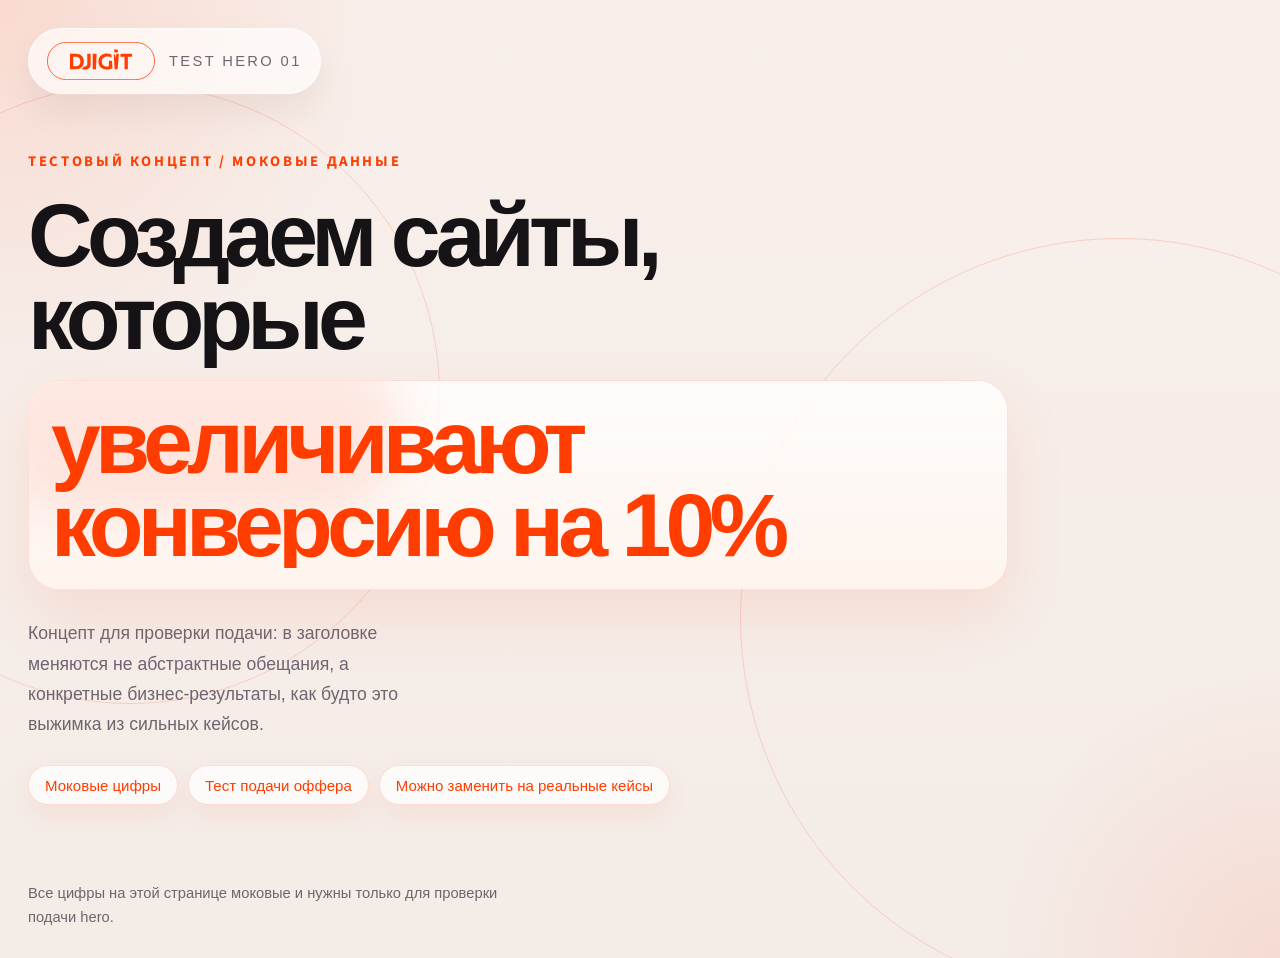
==== testhero1/index.html @ 42f1d7be "Add animated test hero concept" ====
<!doctype html>
<html lang="ru">
  <head>
    <meta charset="utf-8" />
    <meta name="viewport" content="width=device-width, initial-scale=1" />
    <title>Djigit Test Hero 01</title>
    <meta
      name="description"
      content="Тестовый hero-блок Djigit с анимируемой сменой результативных формулировок."
    />
    <link rel="icon" type="image/svg+xml" href="../assets/djigit-logo.svg" />
    <link rel="preconnect" href="https://fonts.googleapis.com" />
    <link rel="preconnect" href="https://fonts.gstatic.com" crossorigin />
    <link
      href="https://fonts.googleapis.com/css2?family=Source+Sans+Pro:wght@600;700&display=swap"
      rel="stylesheet"
    />
    <link rel="stylesheet" href="./styles.css" />
  </head>
  <body>
    <main class="hero-lab">
      <section class="hero-test">
        <div class="hero-test__background hero-test__background--left"></div>
        <div class="hero-test__background hero-test__background--right"></div>

        <div class="hero-test__shell">
          <a class="hero-test__brand" href="/">
            <img src="../assets/djigit-logo.svg" alt="Djigit" />
            <span>test hero 01</span>
          </a>

          <div class="hero-test__grid">
            <div class="hero-test__copy">
              <p class="hero-test__eyebrow">ТЕСТОВЫЙ КОНЦЕПТ / МОКОВЫЕ ДАННЫЕ</p>
              <h1 class="hero-test__title">
                <span class="hero-test__title-static">Создаем сайты, которые</span>
                <span class="hero-test__rotator-shell">
                  <span class="hero-test__rotator" aria-live="polite">
                    <span class="hero-test__rotator-track" data-rotator-track>
                      <span class="hero-test__rotator-item is-active">
                        увеличивают конверсию на 10%
                      </span>
                    </span>
                  </span>
                </span>
              </h1>

              <p class="hero-test__text">
                Концепт для проверки подачи: в заголовке меняются не абстрактные
                обещания, а конкретные бизнес-результаты, как будто это выжимка из
                сильных кейсов.
              </p>

              <div class="hero-test__chips">
                <span>Моковые цифры</span>
                <span>Тест подачи оффера</span>
                <span>Можно заменить на реальные кейсы</span>
              </div>
            </div>
          </div>

          <p class="hero-test__note">
            Все цифры на этой странице моковые и нужны только для проверки подачи hero.
          </p>
        </div>
      </section>
    </main>

    <script src="./script.js"></script>
  </body>
</html>
---- testhero1/styles.css ----
@font-face {
  font-family: "Museo Sans Cyr";
  src: url("https://static.tildacdn.com/tild3432-3334-4438-b162-316462326632/MuseoSansCyrl100.woff")
    format("woff");
  font-style: normal;
  font-weight: 300;
}

@font-face {
  font-family: "Museo Sans Cyr";
  src: url("https://static.tildacdn.com/tild3161-3862-4232-a465-363266343931/MuseoSansCyrl300.woff")
    format("woff");
  font-style: normal;
  font-weight: 400;
}

@font-face {
  font-family: "Museo Sans Cyr";
  src: url("https://static.tildacdn.com/tild3066-6432-4738-b135-393164343839/MuseoSansCyrl700.woff")
    format("woff");
  font-style: normal;
  font-weight: 600;
}

:root {
  --bg: #f6eee9;
  --surface: rgba(255, 255, 255, 0.8);
  --surface-strong: rgba(255, 255, 255, 0.95);
  --line: rgba(255, 108, 68, 0.18);
  --text: #151316;
  --muted: #6f6570;
  --accent: #ff5a36;
  --accent-strong: #ff3d00;
  --accent-soft: rgba(255, 90, 54, 0.12);
  --shadow: 0 28px 80px rgba(48, 26, 12, 0.14);
  --radius-xl: 36px;
  --radius-lg: 28px;
  --radius-md: 20px;
}

*,
*::before,
*::after {
  box-sizing: border-box;
}

html {
  scroll-behavior: smooth;
}

body {
  margin: 0;
  min-width: 320px;
  color: var(--text);
  font-family: "Museo Sans Cyr", Arial, sans-serif;
  background:
    radial-gradient(circle at top left, rgba(255, 90, 54, 0.14), transparent 24%),
    radial-gradient(circle at bottom right, rgba(255, 90, 54, 0.12), transparent 18%),
    linear-gradient(180deg, #f8efea 0%, #f4ece7 100%);
}

img {
  display: block;
  max-width: 100%;
}

a {
  color: inherit;
  text-decoration: none;
}

.hero-lab {
  min-height: 100svh;
}

.hero-test {
  position: relative;
  min-height: 100svh;
  padding: 28px;
  overflow: clip;
}

.hero-test__background {
  position: absolute;
  border: 1px solid rgba(255, 90, 54, 0.22);
  border-radius: 999px;
  pointer-events: none;
}

.hero-test__background--left {
  top: 84px;
  left: -180px;
  width: 620px;
  height: 620px;
}

.hero-test__background--right {
  right: -220px;
  bottom: -40px;
  width: 760px;
  height: 760px;
}

.hero-test__shell {
  position: relative;
  z-index: 1;
  width: min(1280px, 100%);
  margin: 0 auto;
}

.hero-test__brand {
  display: inline-flex;
  align-items: center;
  gap: 14px;
  min-height: 66px;
  padding: 12px 18px;
  border: 1px solid rgba(255, 255, 255, 0.7);
  border-radius: 999px;
  background: rgba(255, 255, 255, 0.66);
  backdrop-filter: blur(18px);
  box-shadow: 0 18px 34px rgba(31, 19, 14, 0.06);
}

.hero-test__brand img {
  width: 108px;
}

.hero-test__brand span {
  color: var(--muted);
  font-size: 0.92rem;
  letter-spacing: 0.16em;
  text-transform: uppercase;
}

.hero-test__grid {
  display: flex;
  align-items: center;
  min-height: calc(100svh - 132px);
}

.hero-test__copy {
  max-width: 980px;
}

.hero-test__eyebrow {
  margin: 0 0 22px;
  color: var(--accent-strong);
  font-family: "Source Sans Pro", "Museo Sans Cyr", sans-serif;
  font-size: 0.92rem;
  font-weight: 700;
  letter-spacing: 0.18em;
  text-transform: uppercase;
}

.hero-test__title {
  display: grid;
  gap: 20px;
  margin: 0;
  font-size: clamp(3.2rem, 7vw, 7rem);
  line-height: 0.93;
  letter-spacing: -0.065em;
}

.hero-test__title-static {
  display: block;
}

.hero-test__rotator {
  position: relative;
  display: block;
  min-height: 1.18em;
  overflow: hidden;
}

.hero-test__rotator-shell {
  position: relative;
  display: block;
  width: min(100%, 980px);
  padding: 0.22em 0.24em 0.24em;
  border: 1px solid rgba(255, 90, 54, 0.16);
  border-radius: 0.34em;
  background:
    linear-gradient(180deg, rgba(255, 255, 255, 0.82), rgba(255, 244, 238, 0.92));
  box-shadow:
    0 26px 60px rgba(255, 90, 54, 0.12),
    inset 0 1px 0 rgba(255, 255, 255, 0.72);
  overflow: hidden;
}

.hero-test__rotator-shell::before {
  content: "";
  position: absolute;
  inset: -18% auto auto -4%;
  width: 42%;
  height: 82%;
  border-radius: 999px;
  background: rgba(255, 90, 54, 0.12);
  filter: blur(22px);
  pointer-events: none;
}

.hero-test__rotator-track {
  position: relative;
  display: block;
  min-height: 1.18em;
}

.hero-test__rotator-item {
  position: absolute;
  inset: 0;
  display: block;
  width: 100%;
  color: var(--accent-strong);
  opacity: 0;
  transform: translateY(115%);
  will-change: transform, opacity;
}

.hero-test__rotator-item--measure {
  position: relative;
  visibility: hidden;
  opacity: 0;
  transform: none;
  pointer-events: none;
}

.hero-test__rotator-item.is-active {
  opacity: 1;
  transform: translateY(0);
  transition:
    transform 640ms cubic-bezier(0.2, 0.82, 0.2, 1),
    opacity 420ms ease;
}

.hero-test__rotator-item.is-entering {
  opacity: 1;
  transform: translateY(115%);
}

.hero-test__rotator-item.is-leaving {
  opacity: 0;
  transform: translateY(-115%);
  transition:
    transform 640ms cubic-bezier(0.2, 0.82, 0.2, 1),
    opacity 360ms ease;
}

.hero-test__text {
  max-width: 42ch;
  margin: 28px 0 0;
  color: var(--muted);
  font-size: 1.1rem;
  line-height: 1.72;
}

.hero-test__chips {
  display: flex;
  flex-wrap: wrap;
  gap: 10px;
  margin-top: 26px;
}

.hero-test__chips span {
  display: inline-flex;
  align-items: center;
  min-height: 40px;
  padding: 0 16px;
  border: 1px solid rgba(255, 90, 54, 0.18);
  border-radius: 999px;
  color: var(--accent-strong);
  background: rgba(255, 255, 255, 0.74);
  box-shadow: 0 12px 24px rgba(255, 90, 54, 0.08);
  font-size: 0.94rem;
}

.hero-test__note {
  max-width: 520px;
  margin: 20px 0 0;
  color: var(--muted);
  font-size: 0.92rem;
  line-height: 1.62;
}

@media (prefers-reduced-motion: reduce) {
  html {
    scroll-behavior: auto;
  }

  .hero-test__rotator-item,
  .hero-test__rotator-item.is-active,
  .hero-test__rotator-item.is-leaving {
    transition: none;
  }
}

@media (max-width: 980px) {
  .hero-test {
    padding: 20px;
  }

  .hero-test__grid {
    display: block;
    min-height: auto;
    padding-top: 40px;
  }
}

@media (max-width: 640px) {
  .hero-test {
    padding: 16px;
  }

  .hero-test__brand {
    width: 100%;
    justify-content: space-between;
  }

  .hero-test__brand img {
    width: 98px;
  }

  .hero-test__brand span {
    font-size: 0.8rem;
    letter-spacing: 0.14em;
  }

  .hero-test__title {
    gap: 12px;
    font-size: clamp(2.6rem, 12vw, 4.6rem);
  }

  .hero-test__rotator-shell {
    padding: 0.18em 0.18em 0.2em;
    border-radius: 0.28em;
  }

  .hero-test__text {
    font-size: 1rem;
  }
}
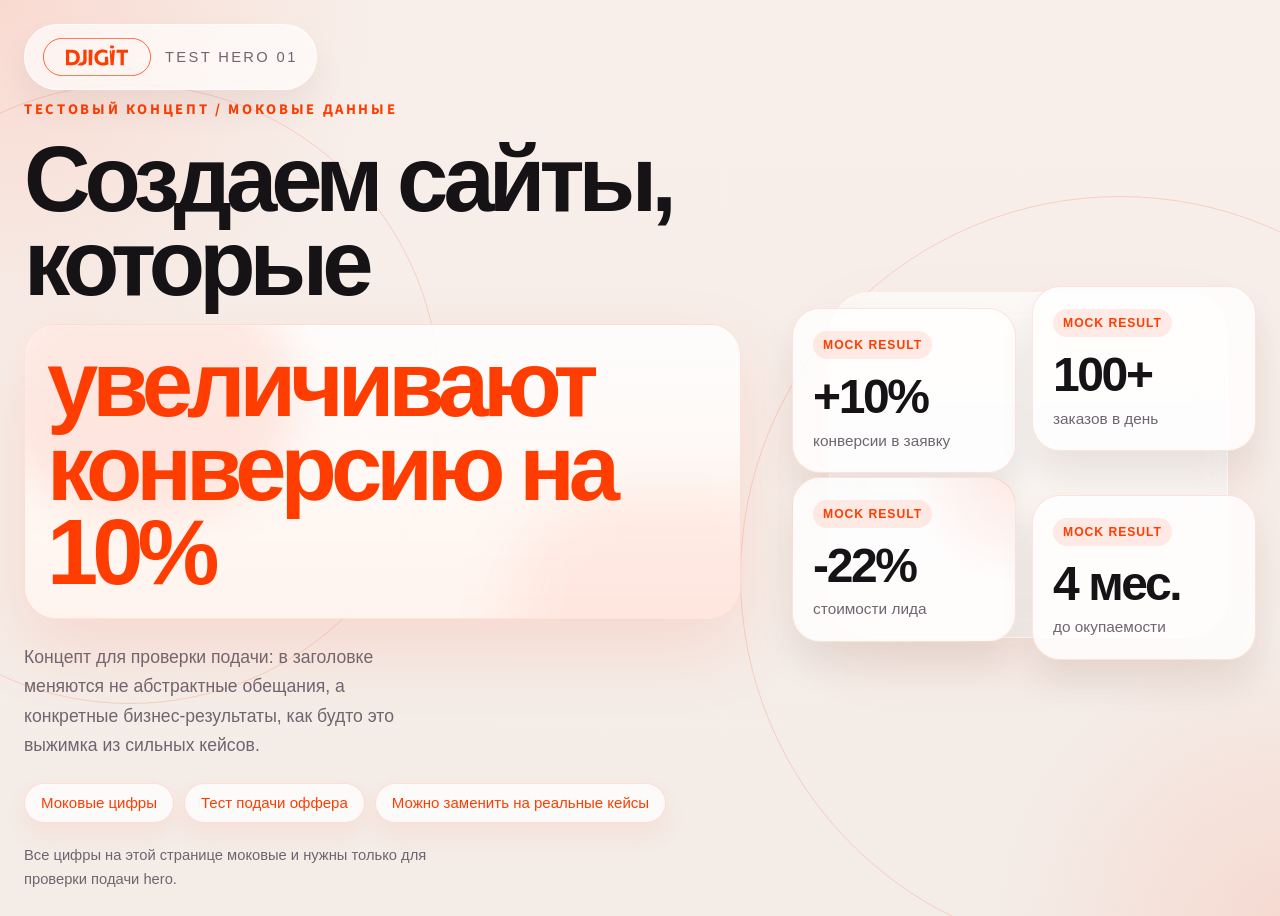
==== commit ae98696a: "Refine test hero layout" ====
--- a/testhero1/index.html
+++ b/testhero1/index.html
@@ -8,14 +8,14 @@
       name="description"
       content="Тестовый hero-блок Djigit с анимируемой сменой результативных формулировок."
     />
-    <link rel="icon" type="image/svg+xml" href="../assets/djigit-logo.svg" />
+    <link rel="icon" type="image/svg+xml" href="/assets/djigit-logo.svg" />
     <link rel="preconnect" href="https://fonts.googleapis.com" />
     <link rel="preconnect" href="https://fonts.gstatic.com" crossorigin />
     <link
       href="https://fonts.googleapis.com/css2?family=Source+Sans+Pro:wght@600;700&display=swap"
       rel="stylesheet"
     />
-    <link rel="stylesheet" href="./styles.css" />
+    <link rel="stylesheet" href="/testhero1/styles.css" />
   </head>
   <body>
     <main class="hero-lab">
@@ -25,7 +25,7 @@
 
         <div class="hero-test__shell">
           <a class="hero-test__brand" href="/">
-            <img src="../assets/djigit-logo.svg" alt="Djigit" />
+            <img src="/assets/djigit-logo.svg" alt="Djigit" />
             <span>test hero 01</span>
           </a>
 
@@ -57,6 +57,32 @@
                 <span>Можно заменить на реальные кейсы</span>
               </div>
             </div>
+
+            <aside class="hero-test__aside" aria-label="Моковые метрики">
+              <article class="hero-test__proof hero-test__proof--primary">
+                <span class="hero-test__proof-kicker">mock result</span>
+                <strong>+10%</strong>
+                <p>конверсии в заявку</p>
+              </article>
+
+              <article class="hero-test__proof hero-test__proof--offset">
+                <span class="hero-test__proof-kicker">mock result</span>
+                <strong>100+</strong>
+                <p>заказов в день</p>
+              </article>
+
+              <article class="hero-test__proof hero-test__proof--soft">
+                <span class="hero-test__proof-kicker">mock result</span>
+                <strong>-22%</strong>
+                <p>стоимости лида</p>
+              </article>
+
+              <article class="hero-test__proof hero-test__proof--compact">
+                <span class="hero-test__proof-kicker">mock result</span>
+                <strong>4 мес.</strong>
+                <p>до окупаемости</p>
+              </article>
+            </aside>
           </div>
 
           <p class="hero-test__note">
@@ -66,6 +92,6 @@
       </section>
     </main>
 
-    <script src="./script.js"></script>
+    <script src="/testhero1/script.js"></script>
   </body>
 </html>
--- a/testhero1/styles.css
+++ b/testhero1/styles.css
@@ -76,8 +76,21 @@
 .hero-test {
   position: relative;
   min-height: 100svh;
-  padding: 28px;
+  padding: 24px;
   overflow: clip;
+}
+
+.hero-test::before {
+  content: "";
+  position: absolute;
+  inset: 0;
+  background-image:
+    linear-gradient(rgba(255, 255, 255, 0.12) 1px, transparent 1px),
+    linear-gradient(90deg, rgba(255, 255, 255, 0.12) 1px, transparent 1px);
+  background-size: 120px 120px;
+  mask-image: radial-gradient(circle at center, rgba(0, 0, 0, 0.42), transparent 76%);
+  pointer-events: none;
+  opacity: 0.28;
 }
 
 .hero-test__background {
@@ -104,7 +117,7 @@
 .hero-test__shell {
   position: relative;
   z-index: 1;
-  width: min(1280px, 100%);
+  width: min(1320px, 100%);
   margin: 0 auto;
 }
 
@@ -133,17 +146,19 @@
 }
 
 .hero-test__grid {
-  display: flex;
+  display: grid;
+  grid-template-columns: minmax(0, 1.02fr) minmax(320px, 0.66fr);
+  gap: clamp(28px, 4vw, 56px);
   align-items: center;
-  min-height: calc(100svh - 132px);
+  min-height: calc(100svh - 158px);
 }
 
 .hero-test__copy {
-  max-width: 980px;
+  max-width: 860px;
 }
 
 .hero-test__eyebrow {
-  margin: 0 0 22px;
+  margin: 0 0 18px;
   color: var(--accent-strong);
   font-family: "Source Sans Pro", "Museo Sans Cyr", sans-serif;
   font-size: 0.92rem;
@@ -154,10 +169,10 @@
 
 .hero-test__title {
   display: grid;
-  gap: 20px;
+  gap: 18px;
   margin: 0;
-  font-size: clamp(3.2rem, 7vw, 7rem);
-  line-height: 0.93;
+  font-size: clamp(3.5rem, 7.2vw, 7.4rem);
+  line-height: 0.91;
   letter-spacing: -0.065em;
 }
 
@@ -175,14 +190,14 @@
 .hero-test__rotator-shell {
   position: relative;
   display: block;
-  width: min(100%, 980px);
-  padding: 0.22em 0.24em 0.24em;
+  width: min(100%, 900px);
+  padding: 0.2em 0.24em 0.24em;
   border: 1px solid rgba(255, 90, 54, 0.16);
   border-radius: 0.34em;
   background:
-    linear-gradient(180deg, rgba(255, 255, 255, 0.82), rgba(255, 244, 238, 0.92));
+    linear-gradient(180deg, rgba(255, 255, 255, 0.86), rgba(255, 244, 238, 0.94));
   box-shadow:
-    0 26px 60px rgba(255, 90, 54, 0.12),
+    0 30px 72px rgba(255, 90, 54, 0.14),
     inset 0 1px 0 rgba(255, 255, 255, 0.72);
   overflow: hidden;
 }
@@ -196,6 +211,18 @@
   border-radius: 999px;
   background: rgba(255, 90, 54, 0.12);
   filter: blur(22px);
+  pointer-events: none;
+}
+
+.hero-test__rotator-shell::after {
+  content: "";
+  position: absolute;
+  inset: auto -12% -32% auto;
+  width: 44%;
+  height: 76%;
+  border-radius: 999px;
+  background: rgba(255, 90, 54, 0.08);
+  filter: blur(28px);
   pointer-events: none;
 }
 
@@ -247,17 +274,17 @@
 
 .hero-test__text {
   max-width: 42ch;
-  margin: 28px 0 0;
+  margin: 24px 0 0;
   color: var(--muted);
   font-size: 1.1rem;
-  line-height: 1.72;
+  line-height: 1.68;
 }
 
 .hero-test__chips {
   display: flex;
   flex-wrap: wrap;
   gap: 10px;
-  margin-top: 26px;
+  margin-top: 22px;
 }
 
 .hero-test__chips span {
@@ -273,9 +300,90 @@
   font-size: 0.94rem;
 }
 
+.hero-test__aside {
+  position: relative;
+  display: grid;
+  grid-template-columns: repeat(2, minmax(0, 1fr));
+  grid-auto-rows: min-content;
+  gap: 16px;
+  align-self: center;
+  align-content: center;
+  padding: 28px 0 12px;
+}
+
+.hero-test__aside::before {
+  content: "";
+  position: absolute;
+  inset: 6% 6% 4% 8%;
+  border-radius: 42px;
+  background:
+    linear-gradient(180deg, rgba(255, 255, 255, 0.58), rgba(255, 255, 255, 0.16));
+  border: 1px solid rgba(255, 255, 255, 0.54);
+  box-shadow: 0 24px 64px rgba(255, 90, 54, 0.08);
+  backdrop-filter: blur(14px);
+}
+
+.hero-test__proof {
+  position: relative;
+  z-index: 1;
+  padding: 22px 20px 20px;
+  border: 1px solid rgba(255, 90, 54, 0.16);
+  border-radius: 28px;
+  background: rgba(255, 255, 255, 0.82);
+  box-shadow: 0 22px 36px rgba(42, 24, 16, 0.08);
+  align-self: start;
+}
+
+.hero-test__proof--primary {
+  transform: translateY(12px);
+}
+
+.hero-test__proof--offset {
+  transform: translateY(-10px);
+}
+
+.hero-test__proof--soft {
+  background:
+    radial-gradient(circle at top right, rgba(255, 90, 54, 0.12), transparent 38%),
+    rgba(255, 255, 255, 0.84);
+}
+
+.hero-test__proof--compact {
+  transform: translateY(18px);
+}
+
+.hero-test__proof-kicker {
+  display: inline-flex;
+  align-items: center;
+  min-height: 28px;
+  padding: 0 10px;
+  border-radius: 999px;
+  color: var(--accent-strong);
+  background: var(--accent-soft);
+  font-size: 0.76rem;
+  font-weight: 700;
+  letter-spacing: 0.08em;
+  text-transform: uppercase;
+}
+
+.hero-test__proof strong {
+  display: block;
+  margin-top: 16px;
+  font-size: clamp(2rem, 4vw, 3rem);
+  line-height: 0.92;
+  letter-spacing: -0.05em;
+}
+
+.hero-test__proof p {
+  margin: 10px 0 0;
+  color: var(--muted);
+  font-size: 0.96rem;
+  line-height: 1.46;
+}
+
 .hero-test__note {
-  max-width: 520px;
-  margin: 20px 0 0;
+  max-width: 440px;
+  margin: 12px 0 0;
   color: var(--muted);
   font-size: 0.92rem;
   line-height: 1.62;
@@ -299,9 +407,28 @@
   }
 
   .hero-test__grid {
-    display: block;
+    grid-template-columns: 1fr;
     min-height: auto;
-    padding-top: 40px;
+    gap: 20px;
+    padding-top: 30px;
+  }
+
+  .hero-test__copy {
+    max-width: none;
+  }
+
+  .hero-test__aside {
+    padding: 12px 0 0;
+  }
+
+  .hero-test__aside::before {
+    inset: 6% 0 0;
+  }
+
+  .hero-test__proof--primary,
+  .hero-test__proof--offset,
+  .hero-test__proof--compact {
+    transform: none;
   }
 }
 
@@ -325,7 +452,7 @@
   }
 
   .hero-test__title {
-    gap: 12px;
+    gap: 14px;
     font-size: clamp(2.6rem, 12vw, 4.6rem);
   }
 
@@ -337,4 +464,18 @@
   .hero-test__text {
     font-size: 1rem;
   }
-}
+
+  .hero-test__aside {
+    grid-template-columns: 1fr;
+    gap: 12px;
+  }
+
+  .hero-test__proof {
+    padding: 18px 18px 16px;
+    border-radius: 24px;
+  }
+
+  .hero-test__proof strong {
+    font-size: 2.2rem;
+  }
+}
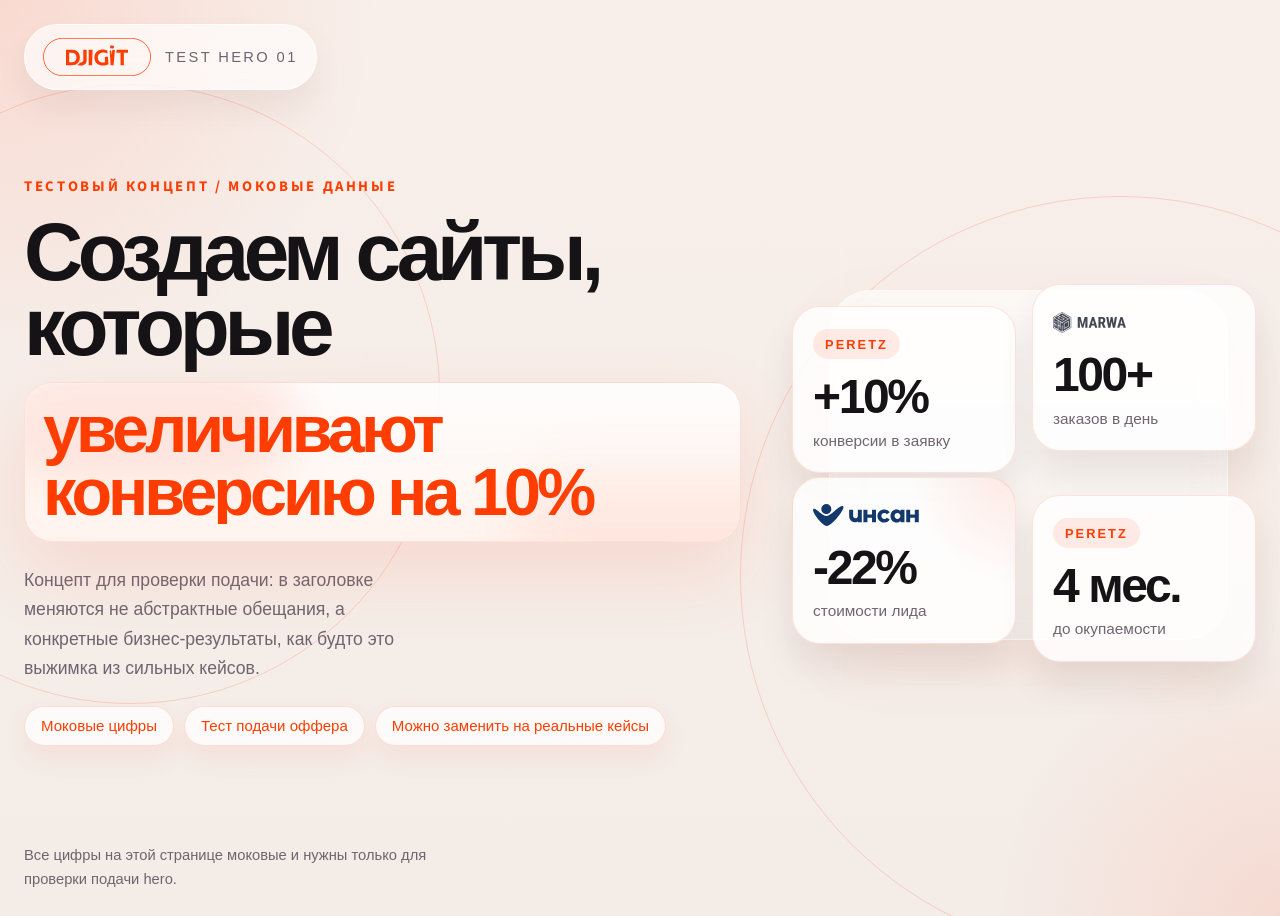
==== commit 46c013e1: "Polish test hero brands and copy" ====
--- a/testhero1/index.html
+++ b/testhero1/index.html
@@ -60,25 +60,41 @@
 
             <aside class="hero-test__aside" aria-label="Моковые метрики">
               <article class="hero-test__proof hero-test__proof--primary">
-                <span class="hero-test__proof-kicker">mock result</span>
+                <div class="hero-test__proof-brand">
+                  <span class="hero-test__wordmark hero-test__wordmark--peretz">Peretz</span>
+                </div>
                 <strong>+10%</strong>
                 <p>конверсии в заявку</p>
               </article>
 
               <article class="hero-test__proof hero-test__proof--offset">
-                <span class="hero-test__proof-kicker">mock result</span>
+                <div class="hero-test__proof-brand">
+                  <img
+                    class="hero-test__proof-logo hero-test__proof-logo--marwa"
+                    src="/testhero1/assets/marwa-logo.svg"
+                    alt="Marwa"
+                  />
+                </div>
                 <strong>100+</strong>
                 <p>заказов в день</p>
               </article>
 
               <article class="hero-test__proof hero-test__proof--soft">
-                <span class="hero-test__proof-kicker">mock result</span>
+                <div class="hero-test__proof-brand">
+                  <img
+                    class="hero-test__proof-logo hero-test__proof-logo--insan"
+                    src="/testhero1/assets/insan-logo.svg"
+                    alt="Инсан"
+                  />
+                </div>
                 <strong>-22%</strong>
                 <p>стоимости лида</p>
               </article>
 
               <article class="hero-test__proof hero-test__proof--compact">
-                <span class="hero-test__proof-kicker">mock result</span>
+                <div class="hero-test__proof-brand">
+                  <span class="hero-test__wordmark hero-test__wordmark--peretz">Peretz</span>
+                </div>
                 <strong>4 мес.</strong>
                 <p>до окупаемости</p>
               </article>
--- a/testhero1/styles.css
+++ b/testhero1/styles.css
@@ -154,7 +154,7 @@
 }
 
 .hero-test__copy {
-  max-width: 860px;
+  max-width: 820px;
 }
 
 .hero-test__eyebrow {
@@ -171,7 +171,7 @@
   display: grid;
   gap: 18px;
   margin: 0;
-  font-size: clamp(3.5rem, 7.2vw, 7.4rem);
+  font-size: clamp(3.2rem, 6.4vw, 6.6rem);
   line-height: 0.91;
   letter-spacing: -0.065em;
 }
@@ -190,8 +190,8 @@
 .hero-test__rotator-shell {
   position: relative;
   display: block;
-  width: min(100%, 900px);
-  padding: 0.2em 0.24em 0.24em;
+  width: min(100%, 780px);
+  padding: 0.18em 0.22em 0.2em;
   border: 1px solid rgba(255, 90, 54, 0.16);
   border-radius: 0.34em;
   background:
@@ -238,6 +238,9 @@
   display: block;
   width: 100%;
   color: var(--accent-strong);
+  font-size: clamp(2.8rem, 5.2vw, 5.1rem);
+  line-height: 0.94;
+  letter-spacing: -0.06em;
   opacity: 0;
   transform: translateY(115%);
   will-change: transform, opacity;
@@ -255,8 +258,8 @@
   opacity: 1;
   transform: translateY(0);
   transition:
-    transform 640ms cubic-bezier(0.2, 0.82, 0.2, 1),
-    opacity 420ms ease;
+    transform 420ms cubic-bezier(0.2, 0.82, 0.2, 1),
+    opacity 220ms ease;
 }
 
 .hero-test__rotator-item.is-entering {
@@ -266,10 +269,10 @@
 
 .hero-test__rotator-item.is-leaving {
   opacity: 0;
-  transform: translateY(-115%);
+  transform: translateY(-72%);
   transition:
-    transform 640ms cubic-bezier(0.2, 0.82, 0.2, 1),
-    opacity 360ms ease;
+    transform 260ms cubic-bezier(0.2, 0.82, 0.2, 1),
+    opacity 140ms ease;
 }
 
 .hero-test__text {
@@ -352,18 +355,45 @@
   transform: translateY(18px);
 }
 
-.hero-test__proof-kicker {
+.hero-test__proof-brand {
+  display: flex;
+  align-items: center;
+  min-height: 30px;
+}
+
+.hero-test__proof-logo {
+  display: block;
+  width: auto;
+  height: 24px;
+  max-width: 120px;
+  object-fit: contain;
+  object-position: left center;
+}
+
+.hero-test__proof-logo--marwa {
+  height: 21px;
+}
+
+.hero-test__proof-logo--insan {
+  height: 22px;
+}
+
+.hero-test__wordmark {
   display: inline-flex;
   align-items: center;
-  min-height: 28px;
-  padding: 0 10px;
+  min-height: 30px;
+  padding: 0 12px;
   border-radius: 999px;
   color: var(--accent-strong);
   background: var(--accent-soft);
-  font-size: 0.76rem;
+  font-size: 0.8rem;
   font-weight: 700;
-  letter-spacing: 0.08em;
+  letter-spacing: 0.12em;
   text-transform: uppercase;
+}
+
+.hero-test__wordmark--peretz {
+  letter-spacing: 0.16em;
 }
 
 .hero-test__proof strong {
@@ -453,7 +483,7 @@
 
   .hero-test__title {
     gap: 14px;
-    font-size: clamp(2.6rem, 12vw, 4.6rem);
+    font-size: clamp(2.45rem, 10.6vw, 4.1rem);
   }
 
   .hero-test__rotator-shell {
@@ -461,6 +491,11 @@
     border-radius: 0.28em;
   }
 
+  .hero-test__rotator-item {
+    font-size: clamp(2.2rem, 9vw, 3.35rem);
+    line-height: 0.96;
+  }
+
   .hero-test__text {
     font-size: 1rem;
   }
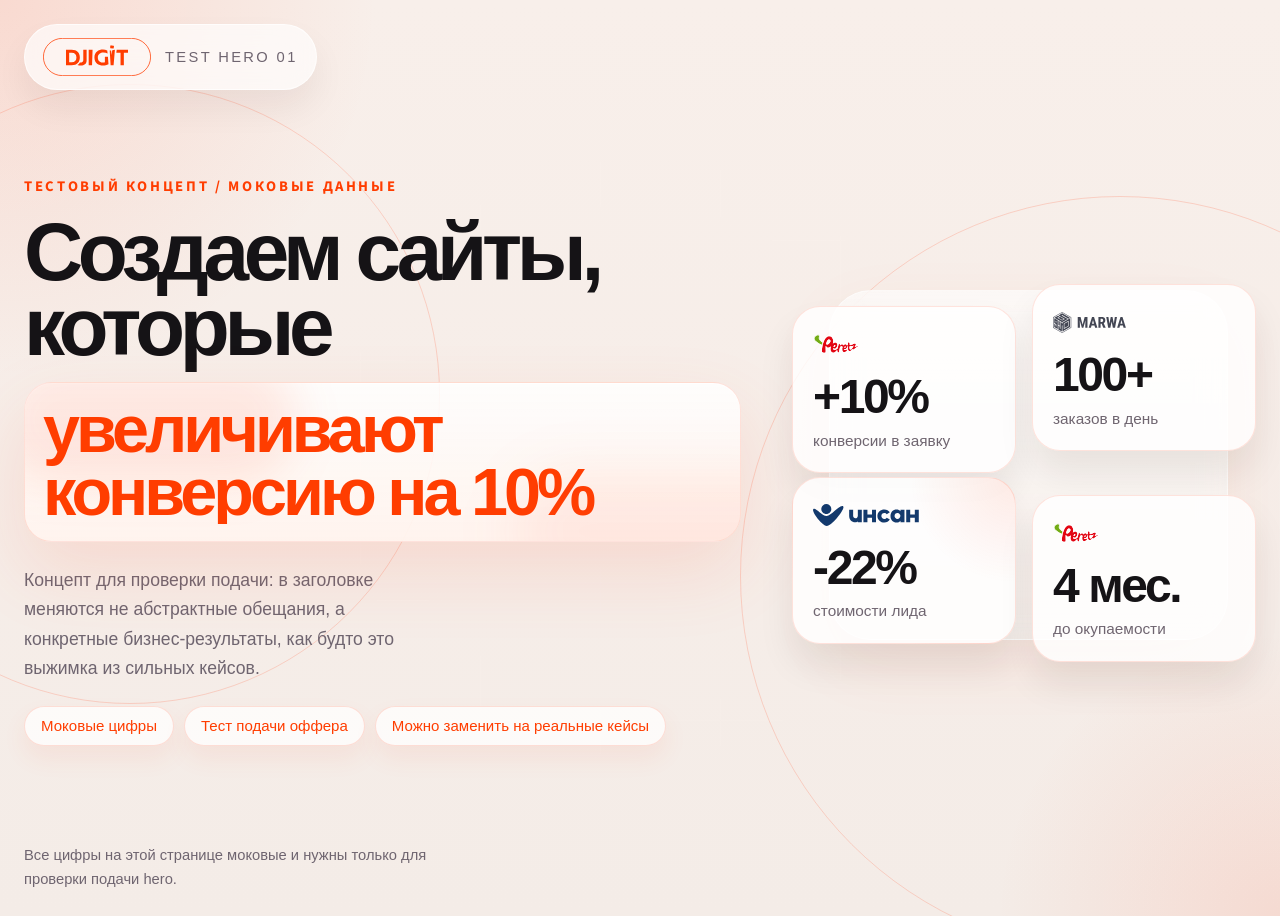
==== commit 332734bd: "Add Peretz logo to test hero" ====
--- a/testhero1/index.html
+++ b/testhero1/index.html
@@ -61,7 +61,11 @@
             <aside class="hero-test__aside" aria-label="Моковые метрики">
               <article class="hero-test__proof hero-test__proof--primary">
                 <div class="hero-test__proof-brand">
-                  <span class="hero-test__wordmark hero-test__wordmark--peretz">Peretz</span>
+                  <img
+                    class="hero-test__proof-logo hero-test__proof-logo--peretz"
+                    src="/testhero1/assets/peretz-logo.svg"
+                    alt="Peretz Group"
+                  />
                 </div>
                 <strong>+10%</strong>
                 <p>конверсии в заявку</p>
@@ -93,7 +97,11 @@
 
               <article class="hero-test__proof hero-test__proof--compact">
                 <div class="hero-test__proof-brand">
-                  <span class="hero-test__wordmark hero-test__wordmark--peretz">Peretz</span>
+                  <img
+                    class="hero-test__proof-logo hero-test__proof-logo--peretz"
+                    src="/testhero1/assets/peretz-logo.svg"
+                    alt="Peretz Group"
+                  />
                 </div>
                 <strong>4 мес.</strong>
                 <p>до окупаемости</p>
--- a/testhero1/styles.css
+++ b/testhero1/styles.css
@@ -377,23 +377,9 @@
 .hero-test__proof-logo--insan {
   height: 22px;
 }
-
-.hero-test__wordmark {
-  display: inline-flex;
-  align-items: center;
-  min-height: 30px;
-  padding: 0 12px;
-  border-radius: 999px;
-  color: var(--accent-strong);
-  background: var(--accent-soft);
-  font-size: 0.8rem;
-  font-weight: 700;
-  letter-spacing: 0.12em;
-  text-transform: uppercase;
-}
-
-.hero-test__wordmark--peretz {
-  letter-spacing: 0.16em;
+.hero-test__proof-logo--peretz {
+  height: 20px;
+  max-width: 108px;
 }
 
 .hero-test__proof strong {
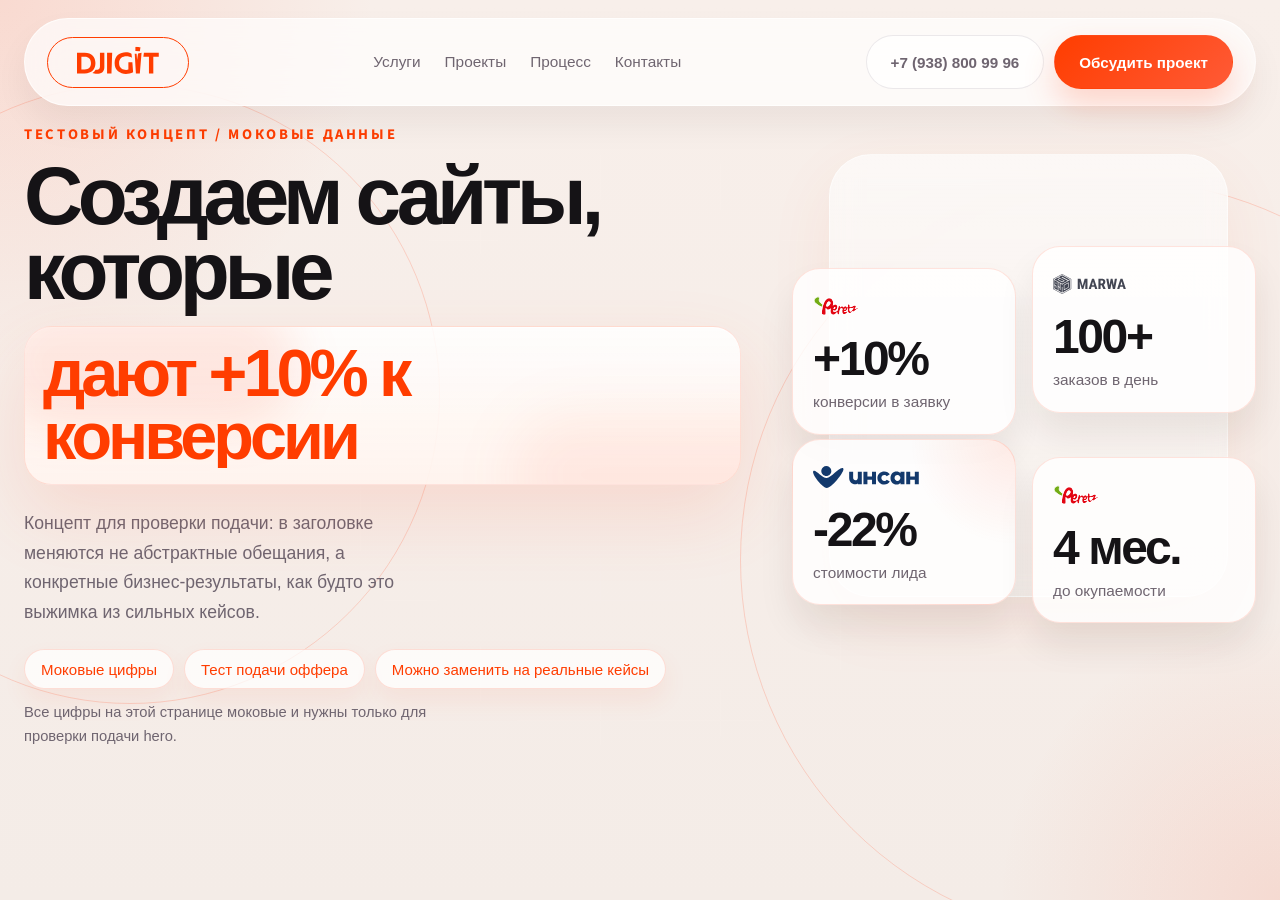
==== commit 080ca0de: "Use main header in test hero" ====
--- a/testhero1/index.html
+++ b/testhero1/index.html
@@ -24,10 +24,37 @@
         <div class="hero-test__background hero-test__background--right"></div>
 
         <div class="hero-test__shell">
-          <a class="hero-test__brand" href="/">
-            <img src="/assets/djigit-logo.svg" alt="Djigit" />
-            <span>test hero 01</span>
-          </a>
+          <header class="site-header">
+            <div class="site-header__inner">
+              <a class="site-logo" href="/" aria-label="Djigit">
+                <img src="/assets/djigit-logo.svg" alt="Djigit" />
+              </a>
+
+              <button
+                class="menu-toggle"
+                type="button"
+                aria-expanded="false"
+                aria-controls="site-nav"
+                aria-label="Открыть меню"
+              >
+                <span></span>
+                <span></span>
+                <span></span>
+              </button>
+
+              <nav class="site-nav" id="site-nav">
+                <a href="/#services">Услуги</a>
+                <a href="/#cases">Проекты</a>
+                <a href="/#process">Процесс</a>
+                <a href="/#contacts">Контакты</a>
+              </nav>
+
+              <div class="site-header__actions">
+                <a class="chip-link" href="tel:+79388009996">+7 (938) 800 99 96</a>
+                <a class="button button--primary" href="/#lead-form">Обсудить проект</a>
+              </div>
+            </div>
+          </header>
 
           <div class="hero-test__grid">
             <div class="hero-test__copy">
@@ -38,7 +65,7 @@
                   <span class="hero-test__rotator" aria-live="polite">
                     <span class="hero-test__rotator-track" data-rotator-track>
                       <span class="hero-test__rotator-item is-active">
-                        увеличивают конверсию на 10%
+                        дают +10% к конверсии
                       </span>
                     </span>
                   </span>
--- a/testhero1/styles.css
+++ b/testhero1/styles.css
@@ -69,6 +69,11 @@
   text-decoration: none;
 }
 
+button {
+  font: inherit;
+  cursor: pointer;
+}
+
 .hero-lab {
   min-height: 100svh;
 }
@@ -76,7 +81,7 @@
 .hero-test {
   position: relative;
   min-height: 100svh;
-  padding: 24px;
+  padding: 18px 24px 24px;
   overflow: clip;
 }
 
@@ -121,36 +126,133 @@
   margin: 0 auto;
 }
 
-.hero-test__brand {
+.button,
+.chip-link {
   display: inline-flex;
   align-items: center;
-  gap: 14px;
-  min-height: 66px;
-  padding: 12px 18px;
+  justify-content: center;
+  min-height: 54px;
+  padding: 0 24px;
+  border: 1px solid transparent;
+  border-radius: 999px;
+  font-size: 0.95rem;
+  font-weight: 600;
+  transition:
+    transform 180ms ease,
+    border-color 180ms ease,
+    background-color 180ms ease,
+    color 180ms ease,
+    box-shadow 180ms ease;
+}
+
+.button:hover,
+.chip-link:hover {
+  transform: translateY(-2px);
+}
+
+.button:focus-visible,
+.chip-link:focus-visible,
+.menu-toggle:focus-visible {
+  outline: 3px solid rgba(255, 90, 54, 0.18);
+  outline-offset: 2px;
+}
+
+.button--primary {
+  color: #fff;
+  background: linear-gradient(135deg, var(--accent-strong), var(--accent));
+  box-shadow: 0 16px 32px rgba(255, 90, 54, 0.24);
+}
+
+.chip-link {
+  color: var(--muted);
+  background: rgba(255, 255, 255, 0.72);
+  border-color: rgba(111, 101, 112, 0.14);
+}
+
+.site-header {
+  position: relative;
+  z-index: 3;
+}
+
+.site-header__inner {
+  display: grid;
+  grid-template-columns: auto 1fr auto;
+  align-items: center;
+  gap: 24px;
+  padding: 16px 22px;
   border: 1px solid rgba(255, 255, 255, 0.7);
   border-radius: 999px;
-  background: rgba(255, 255, 255, 0.66);
+  background: rgba(255, 255, 255, 0.68);
   backdrop-filter: blur(18px);
   box-shadow: 0 18px 34px rgba(31, 19, 14, 0.06);
 }
 
-.hero-test__brand img {
-  width: 108px;
-}
-
-.hero-test__brand span {
+.site-logo {
+  width: 142px;
+}
+
+.site-nav {
+  display: flex;
+  justify-content: center;
+  gap: 24px;
   color: var(--muted);
-  font-size: 0.92rem;
-  letter-spacing: 0.16em;
-  text-transform: uppercase;
+  font-size: 0.96rem;
+}
+
+.site-nav a {
+  position: relative;
+}
+
+.site-nav a::after {
+  content: "";
+  position: absolute;
+  right: 0;
+  bottom: -6px;
+  left: 0;
+  height: 2px;
+  transform: scaleX(0);
+  transform-origin: left;
+  background: var(--accent-strong);
+  transition: transform 180ms ease;
+}
+
+.site-nav a:hover::after,
+.site-nav a:focus-visible::after {
+  transform: scaleX(1);
+}
+
+.site-header__actions {
+  display: flex;
+  align-items: center;
+  gap: 10px;
+}
+
+.menu-toggle {
+  display: none;
+  align-items: center;
+  justify-content: center;
+  flex-direction: column;
+  gap: 4px;
+  width: 44px;
+  height: 44px;
+  border: 1px solid rgba(111, 101, 112, 0.14);
+  border-radius: 14px;
+  background: rgba(255, 255, 255, 0.72);
+}
+
+.menu-toggle span {
+  width: 18px;
+  height: 2px;
+  border-radius: 999px;
+  background: var(--accent-strong);
 }
 
 .hero-test__grid {
   display: grid;
   grid-template-columns: minmax(0, 1.02fr) minmax(320px, 0.66fr);
   gap: clamp(28px, 4vw, 56px);
-  align-items: center;
-  min-height: calc(100svh - 158px);
+  align-items: start;
+  margin-top: clamp(10px, 1.6vw, 18px);
 }
 
 .hero-test__copy {
@@ -158,7 +260,7 @@
 }
 
 .hero-test__eyebrow {
-  margin: 0 0 18px;
+  margin: 0 0 14px;
   color: var(--accent-strong);
   font-family: "Source Sans Pro", "Museo Sans Cyr", sans-serif;
   font-size: 0.92rem;
@@ -309,9 +411,9 @@
   grid-template-columns: repeat(2, minmax(0, 1fr));
   grid-auto-rows: min-content;
   gap: 16px;
-  align-self: center;
-  align-content: center;
-  padding: 28px 0 12px;
+  align-self: start;
+  align-content: start;
+  padding: clamp(96px, 12vw, 132px) 0 12px;
 }
 
 .hero-test__aside::before {
@@ -422,11 +524,46 @@
     padding: 20px;
   }
 
+  .site-header__inner {
+    grid-template-columns: auto auto;
+    justify-content: space-between;
+  }
+
+  .menu-toggle {
+    display: inline-flex;
+  }
+
+  .site-nav,
+  .site-header__actions {
+    display: none;
+  }
+
+  .site-header__inner.is-open {
+    grid-template-columns: auto;
+    justify-content: stretch;
+    border-radius: 28px;
+  }
+
+  .site-header__inner.is-open .site-nav,
+  .site-header__inner.is-open .site-header__actions {
+    display: flex;
+  }
+
+  .site-header__inner.is-open .site-nav {
+    flex-direction: column;
+    align-items: flex-start;
+    padding-top: 6px;
+  }
+
+  .site-header__inner.is-open .site-header__actions {
+    flex-direction: column;
+    align-items: stretch;
+  }
+
   .hero-test__grid {
     grid-template-columns: 1fr;
-    min-height: auto;
     gap: 20px;
-    padding-top: 30px;
+    margin-top: 12px;
   }
 
   .hero-test__copy {
@@ -434,7 +571,7 @@
   }
 
   .hero-test__aside {
-    padding: 12px 0 0;
+    padding: 6px 0 0;
   }
 
   .hero-test__aside::before {
@@ -450,21 +587,19 @@
 
 @media (max-width: 640px) {
   .hero-test {
-    padding: 16px;
-  }
-
-  .hero-test__brand {
-    width: 100%;
-    justify-content: space-between;
-  }
-
-  .hero-test__brand img {
-    width: 98px;
-  }
-
-  .hero-test__brand span {
-    font-size: 0.8rem;
-    letter-spacing: 0.14em;
+    padding: 14px 16px 18px;
+  }
+
+  .site-header__inner {
+    padding: 12px 14px;
+  }
+
+  .site-logo {
+    width: 118px;
+  }
+
+  .hero-test__grid {
+    margin-top: 10px;
   }
 
   .hero-test__title {
